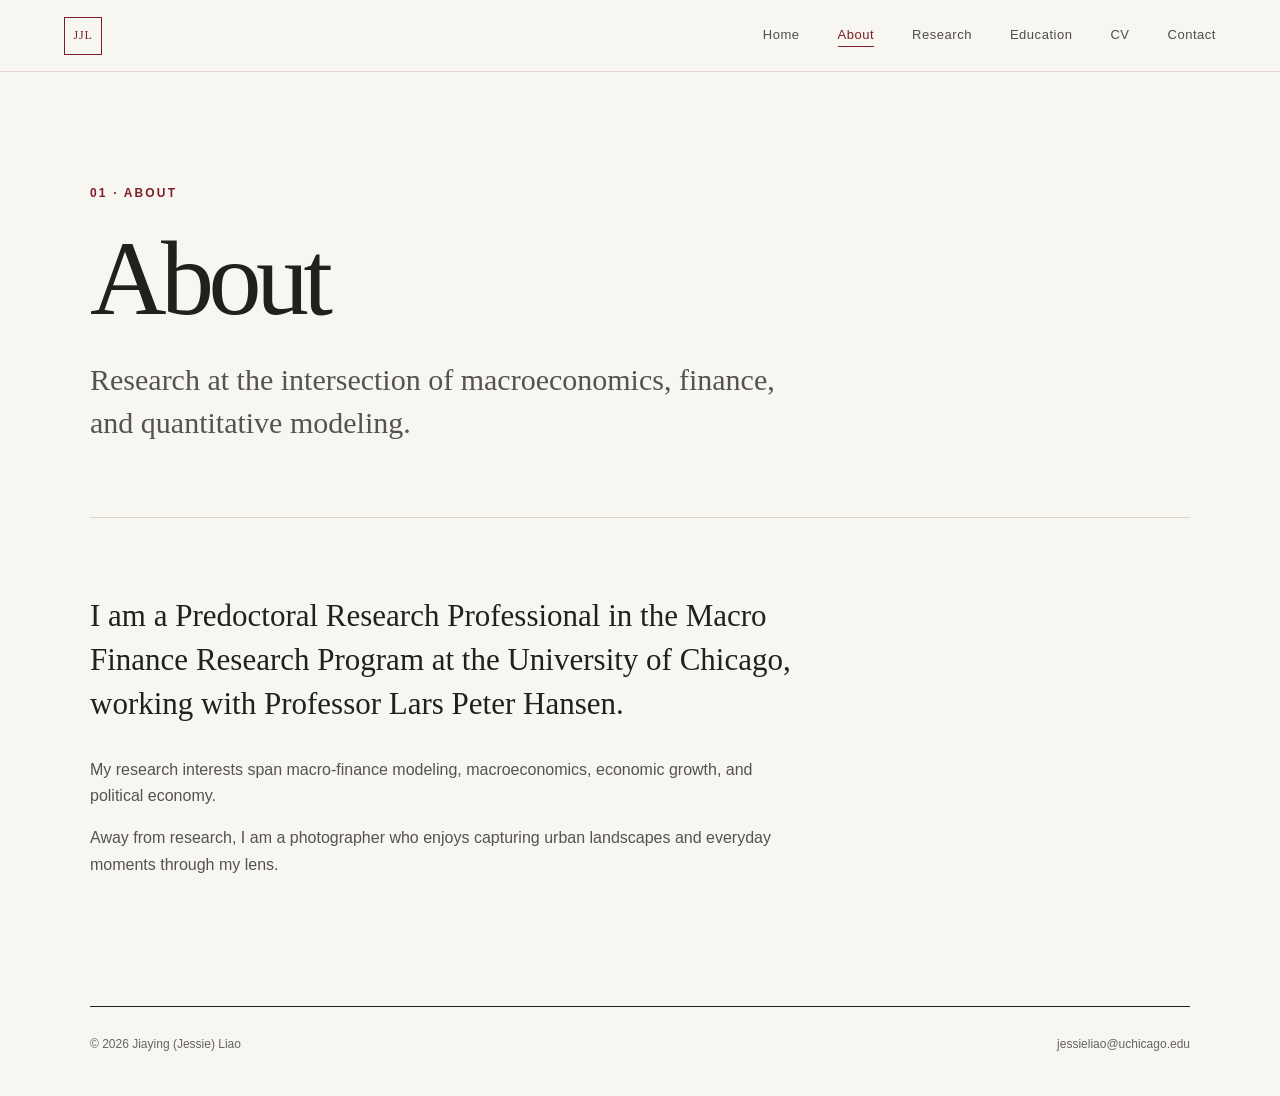
==== about.html @ ca5d060f "Add files via upload" ====
<!doctype html><html lang="en"><head><meta charset="utf-8"><meta name="viewport" content="width=device-width,initial-scale=1"><title>About | Jiaying (Jessie) Liao</title><link rel="stylesheet" href="style.css"></head><body><header class="site-header"><a class="wordmark" href="index.html">JJL</a><nav><a href="index.html">Home</a><a class="active" href="about.html">About</a><a href="research.html">Research</a><a href="education.html">Education</a><a href="cv.html">CV</a><a href="contact.html">Contact</a></nav></header><main class="page-shell"><section class="page-intro"><p class="eyebrow">01 · About</p><h1>About</h1><p class="page-deck">Research at the intersection of macroeconomics, finance, and quantitative modeling.</p></section><section class="page-content prose-copy"><p class="lead">I am a Predoctoral Research Professional in the Macro Finance Research Program at the University of Chicago, working with Professor Lars Peter Hansen.</p><p>My research interests span macro-finance modeling, macroeconomics, economic growth, and political economy.</p><p>Away from research, I am a photographer who enjoys capturing urban landscapes and everyday moments through my lens.</p></section><footer><p>© 2026 Jiaying (Jessie) Liao</p><a href="mailto:jessieliao@uchicago.edu">jessieliao@uchicago.edu</a></footer></main></body></html>
---- style.css ----
:root{--ink:#20201f;--muted:#66645f;--paper:#f8f6f1;--line:#d9d4ca;--accent:#7c1f28}*{box-sizing:border-box}html{scroll-behavior:smooth}body{margin:0;background:var(--paper);color:var(--ink);font-family:Arial,Helvetica,sans-serif;font-size:16px;line-height:1.65;-webkit-font-smoothing:antialiased}a{color:inherit;text-decoration:none}.site-header{position:sticky;top:0;z-index:20;display:flex;align-items:center;justify-content:space-between;min-height:72px;padding:0 5vw;border-bottom:1px solid rgba(124,31,40,.16);background:rgba(248,246,241,.92);backdrop-filter:blur(12px)}.wordmark{display:grid;width:38px;height:38px;place-items:center;border:1px solid var(--accent);color:var(--accent);font-family:Georgia,"Times New Roman",serif;font-size:12px;letter-spacing:.07em}nav{display:flex;gap:clamp(18px,3vw,38px);color:#4f4d48;font-size:13px;letter-spacing:.04em}nav a,footer a{border-bottom:1px solid transparent;transition:color .16s,border-color .16s}nav a:hover,nav a:focus-visible,nav a.active,footer a:hover,footer a:focus-visible{border-color:var(--accent);color:var(--accent)}.page-shell{width:min(1100px,90vw);margin:0 auto}.hero{display:flex;min-height:calc(92vh - 72px);flex-direction:column;justify-content:center;padding:90px 0 72px}.eyebrow{margin:0 0 24px;color:var(--accent);font-size:12px;font-weight:700;letter-spacing:.18em;text-transform:uppercase}h1,h2,p{margin-top:0}h1{max-width:940px;margin-bottom:30px;font-family:Georgia,"Times New Roman",serif;font-size:clamp(52px,8.5vw,106px);font-weight:400;letter-spacing:-.052em;line-height:.96}h1 span{color:var(--accent);font-style:italic}.role{max-width:700px;margin-bottom:6px;font-family:Georgia,"Times New Roman",serif;font-size:clamp(20px,2.5vw,28px);line-height:1.35}.affiliation{margin-bottom:32px;color:var(--muted);font-size:15px}.hero-links,.contact-links{display:flex;flex-wrap:wrap;gap:12px 24px;align-items:center}.hero-links a,.contact-links a{display:inline-flex;align-items:center;gap:5px;border-bottom:1px solid var(--ink);font-size:14px;font-weight:700}.hero-links a:hover,.contact-links a:hover{border-color:var(--accent);color:var(--accent)}.pending-link{color:#88857f;font-size:13px}.page-intro{padding:112px 0 72px;border-bottom:1px solid var(--line)}.page-intro h1{margin-bottom:28px}.page-deck{max-width:720px;margin-bottom:0;color:#55534e;font-family:Georgia,"Times New Roman",serif;font-size:clamp(21px,2.8vw,30px);line-height:1.45}.page-content{min-height:300px;max-width:820px;padding:76px 0 112px}.page-content h2{margin-bottom:30px;color:var(--accent);font-size:13px;letter-spacing:.12em;text-transform:uppercase}.prose-copy p{max-width:720px;color:#55534e}.prose-copy .lead{color:var(--ink);font-family:Georgia,"Times New Roman",serif;font-size:clamp(22px,3vw,31px);line-height:1.42}.research-list{display:grid;grid-template-columns:repeat(2,minmax(0,1fr));gap:0 28px;margin:0;padding:0;border-top:1px solid var(--line);list-style:none}.research-list li{padding:16px 0;border-bottom:1px solid var(--line);font-size:14px}.timeline article{position:relative;padding:0 0 36px 28px;border-left:1px solid var(--line)}.timeline article:before{position:absolute;top:7px;left:-4px;width:7px;height:7px;border-radius:50%;background:var(--accent);content:""}.timeline article:last-child{padding-bottom:0}.timeline p{margin-bottom:2px;font-size:14px}.timeline .degree{color:var(--ink);font-family:Georgia,"Times New Roman",serif;font-size:21px}.contact-grid{display:grid;align-items:start;gap:22px}.contact-grid a{width:fit-content}.contact-grid a span{color:var(--muted);font-weight:400}footer{display:flex;justify-content:space-between;padding:28px 0 40px;border-top:1px solid var(--ink);color:var(--muted);font-size:12px}footer p{margin-bottom:0}@media(max-width:680px){.site-header{min-height:64px;align-items:flex-start;flex-direction:column;gap:13px;padding-top:14px;padding-bottom:12px}nav{width:100%;gap:18px;overflow-x:auto;white-space:nowrap}.hero{min-height:auto;padding:86px 0 64px}h1{font-size:clamp(48px,15vw,70px)}.research-list{grid-template-columns:1fr}.page-intro{padding:76px 0 52px}.page-content{padding:56px 0 82px}footer{gap:18px}}@media(prefers-reduced-motion:reduce){html{scroll-behavior:auto}}
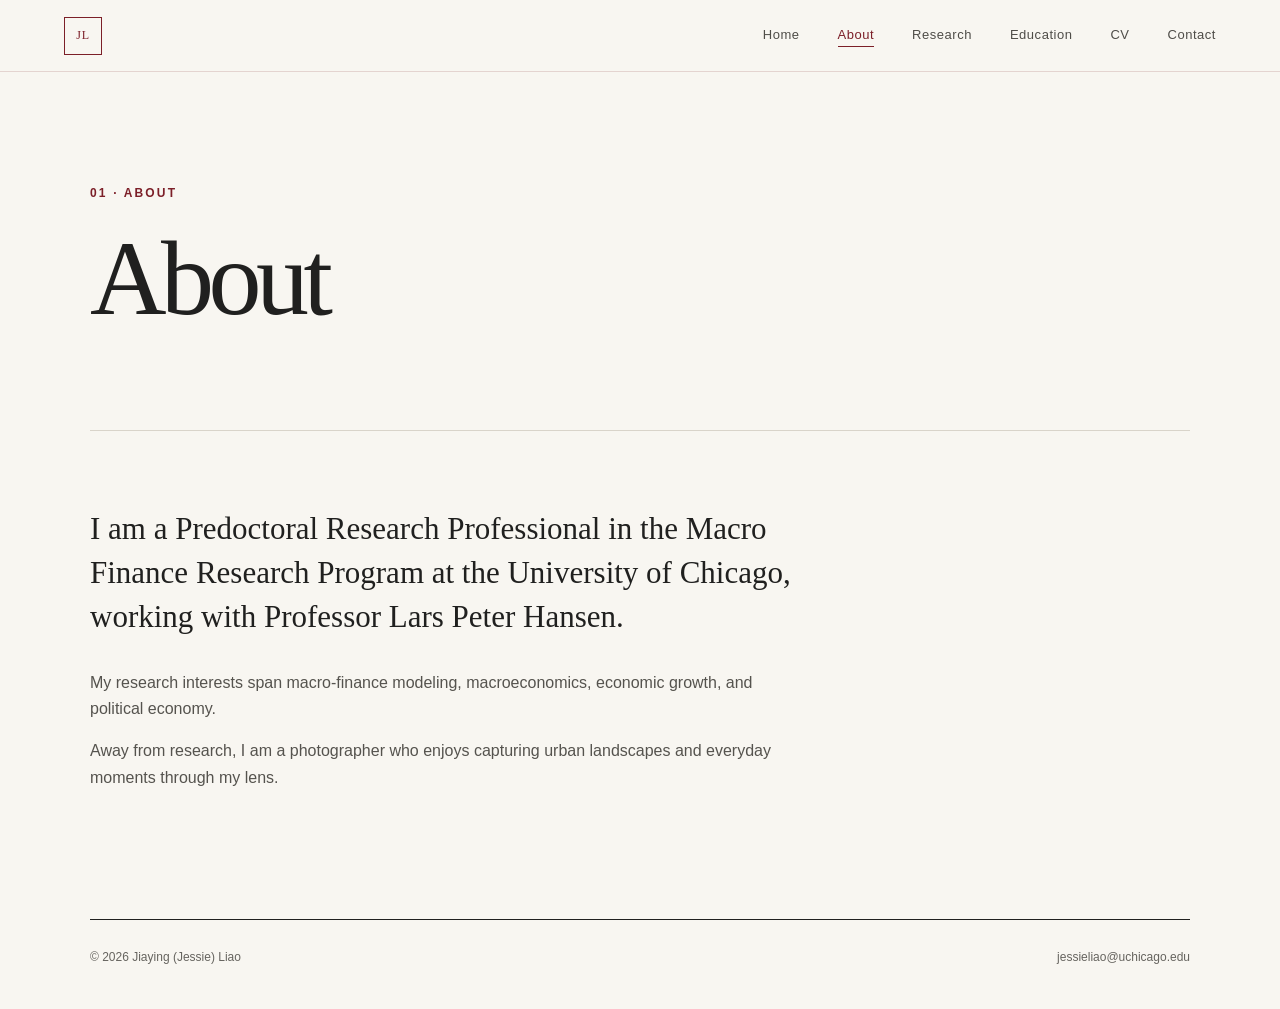
==== commit 39d4f001: "Update personal website" ====
--- a/about.html
+++ b/about.html
@@ -1 +1,54 @@
-<!doctype html><html lang="en"><head><meta charset="utf-8"><meta name="viewport" content="width=device-width,initial-scale=1"><title>About | Jiaying (Jessie) Liao</title><link rel="stylesheet" href="style.css"></head><body><header class="site-header"><a class="wordmark" href="index.html">JJL</a><nav><a href="index.html">Home</a><a class="active" href="about.html">About</a><a href="research.html">Research</a><a href="education.html">Education</a><a href="cv.html">CV</a><a href="contact.html">Contact</a></nav></header><main class="page-shell"><section class="page-intro"><p class="eyebrow">01 · About</p><h1>About</h1><p class="page-deck">Research at the intersection of macroeconomics, finance, and quantitative modeling.</p></section><section class="page-content prose-copy"><p class="lead">I am a Predoctoral Research Professional in the Macro Finance Research Program at the University of Chicago, working with Professor Lars Peter Hansen.</p><p>My research interests span macro-finance modeling, macroeconomics, economic growth, and political economy.</p><p>Away from research, I am a photographer who enjoys capturing urban landscapes and everyday moments through my lens.</p></section><footer><p>© 2026 Jiaying (Jessie) Liao</p><a href="mailto:jessieliao@uchicago.edu">jessieliao@uchicago.edu</a></footer></main></body></html>
+<!doctype html>
+<html lang="en">
+  <head>
+    <meta charset="utf-8">
+    <meta name="viewport" content="width=device-width, initial-scale=1">
+    <title>About | Jiaying (Jessie) Liao</title>
+    <link rel="stylesheet" href="style.css">
+  </head>
+
+  <body>
+    <header class="site-header">
+      <a class="wordmark" href="index.html">JL</a>
+
+      <nav aria-label="Primary navigation">
+        <a href="index.html">Home</a>
+        <a class="active" href="about.html" aria-current="page">About</a>
+        <a href="research.html">Research</a>
+        <a href="education.html">Education</a>
+        <a href="cv.html">CV</a>
+        <a href="contact.html">Contact</a>
+      </nav>
+    </header>
+
+    <main class="page-shell">
+      <section class="page-intro">
+        <p class="eyebrow">01 · About</p>
+        <h1>About</h1>
+      </section>
+
+      <section class="page-content prose-copy">
+        <p class="lead">
+          I am a Predoctoral Research Professional in the Macro Finance Research
+          Program at the University of Chicago, working with Professor Lars Peter
+          Hansen.
+        </p>
+        <p>
+          My research interests span macro-finance modeling, macroeconomics,
+          economic growth, and political economy.
+        </p>
+        <p>
+          Away from research, I am a photographer who enjoys capturing urban
+          landscapes and everyday moments through my lens.
+        </p>
+      </section>
+
+      <footer>
+        <p>© 2026 Jiaying (Jessie) Liao</p>
+        <a href="mailto:jessieliao@uchicago.edu">
+          jessieliao@uchicago.edu
+        </a>
+      </footer>
+    </main>
+  </body>
+</html>
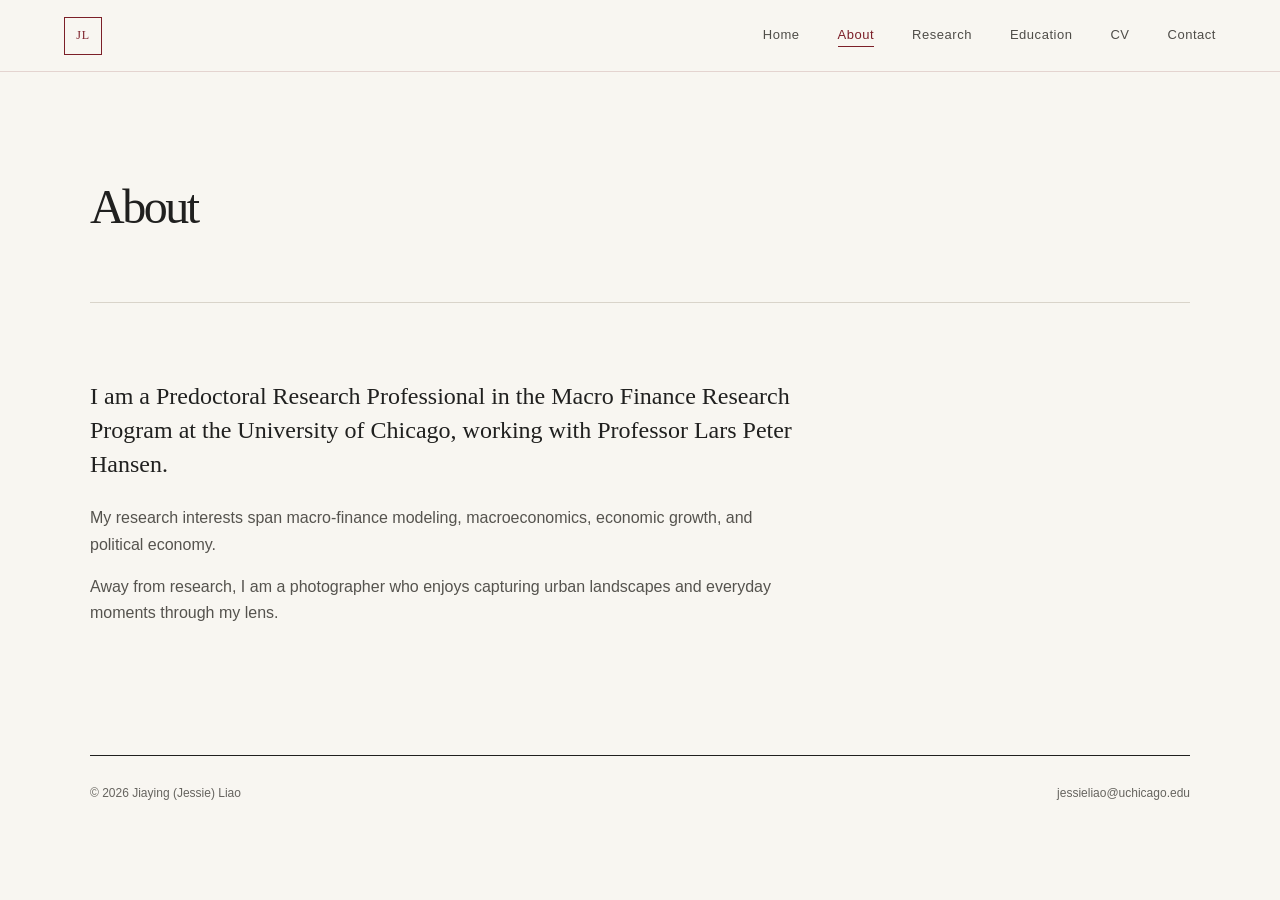
==== commit 683e8283: "pages style updates" ====
--- a/about.html
+++ b/about.html
@@ -23,7 +23,6 @@
 
     <main class="page-shell">
       <section class="page-intro">
-        <p class="eyebrow">01 · About</p>
         <h1>About</h1>
       </section>
 
--- a/style.css
+++ b/style.css
@@ -1 +1,335 @@
-:root{--ink:#20201f;--muted:#66645f;--paper:#f8f6f1;--line:#d9d4ca;--accent:#7c1f28}*{box-sizing:border-box}html{scroll-behavior:smooth}body{margin:0;background:var(--paper);color:var(--ink);font-family:Arial,Helvetica,sans-serif;font-size:16px;line-height:1.65;-webkit-font-smoothing:antialiased}a{color:inherit;text-decoration:none}.site-header{position:sticky;top:0;z-index:20;display:flex;align-items:center;justify-content:space-between;min-height:72px;padding:0 5vw;border-bottom:1px solid rgba(124,31,40,.16);background:rgba(248,246,241,.92);backdrop-filter:blur(12px)}.wordmark{display:grid;width:38px;height:38px;place-items:center;border:1px solid var(--accent);color:var(--accent);font-family:Georgia,"Times New Roman",serif;font-size:12px;letter-spacing:.07em}nav{display:flex;gap:clamp(18px,3vw,38px);color:#4f4d48;font-size:13px;letter-spacing:.04em}nav a,footer a{border-bottom:1px solid transparent;transition:color .16s,border-color .16s}nav a:hover,nav a:focus-visible,nav a.active,footer a:hover,footer a:focus-visible{border-color:var(--accent);color:var(--accent)}.page-shell{width:min(1100px,90vw);margin:0 auto}.hero{display:flex;min-height:calc(92vh - 72px);flex-direction:column;justify-content:center;padding:90px 0 72px}.eyebrow{margin:0 0 24px;color:var(--accent);font-size:12px;font-weight:700;letter-spacing:.18em;text-transform:uppercase}h1,h2,p{margin-top:0}h1{max-width:940px;margin-bottom:30px;font-family:Georgia,"Times New Roman",serif;font-size:clamp(52px,8.5vw,106px);font-weight:400;letter-spacing:-.052em;line-height:.96}h1 span{color:var(--accent);font-style:italic}.role{max-width:700px;margin-bottom:6px;font-family:Georgia,"Times New Roman",serif;font-size:clamp(20px,2.5vw,28px);line-height:1.35}.affiliation{margin-bottom:32px;color:var(--muted);font-size:15px}.hero-links,.contact-links{display:flex;flex-wrap:wrap;gap:12px 24px;align-items:center}.hero-links a,.contact-links a{display:inline-flex;align-items:center;gap:5px;border-bottom:1px solid var(--ink);font-size:14px;font-weight:700}.hero-links a:hover,.contact-links a:hover{border-color:var(--accent);color:var(--accent)}.pending-link{color:#88857f;font-size:13px}.page-intro{padding:112px 0 72px;border-bottom:1px solid var(--line)}.page-intro h1{margin-bottom:28px}.page-deck{max-width:720px;margin-bottom:0;color:#55534e;font-family:Georgia,"Times New Roman",serif;font-size:clamp(21px,2.8vw,30px);line-height:1.45}.page-content{min-height:300px;max-width:820px;padding:76px 0 112px}.page-content h2{margin-bottom:30px;color:var(--accent);font-size:13px;letter-spacing:.12em;text-transform:uppercase}.prose-copy p{max-width:720px;color:#55534e}.prose-copy .lead{color:var(--ink);font-family:Georgia,"Times New Roman",serif;font-size:clamp(22px,3vw,31px);line-height:1.42}.research-list{display:grid;grid-template-columns:repeat(2,minmax(0,1fr));gap:0 28px;margin:0;padding:0;border-top:1px solid var(--line);list-style:none}.research-list li{padding:16px 0;border-bottom:1px solid var(--line);font-size:14px}.timeline article{position:relative;padding:0 0 36px 28px;border-left:1px solid var(--line)}.timeline article:before{position:absolute;top:7px;left:-4px;width:7px;height:7px;border-radius:50%;background:var(--accent);content:""}.timeline article:last-child{padding-bottom:0}.timeline p{margin-bottom:2px;font-size:14px}.timeline .degree{color:var(--ink);font-family:Georgia,"Times New Roman",serif;font-size:21px}.contact-grid{display:grid;align-items:start;gap:22px}.contact-grid a{width:fit-content}.contact-grid a span{color:var(--muted);font-weight:400}footer{display:flex;justify-content:space-between;padding:28px 0 40px;border-top:1px solid var(--ink);color:var(--muted);font-size:12px}footer p{margin-bottom:0}@media(max-width:680px){.site-header{min-height:64px;align-items:flex-start;flex-direction:column;gap:13px;padding-top:14px;padding-bottom:12px}nav{width:100%;gap:18px;overflow-x:auto;white-space:nowrap}.hero{min-height:auto;padding:86px 0 64px}h1{font-size:clamp(48px,15vw,70px)}.research-list{grid-template-columns:1fr}.page-intro{padding:76px 0 52px}.page-content{padding:56px 0 82px}footer{gap:18px}}@media(prefers-reduced-motion:reduce){html{scroll-behavior:auto}}
+/* Design tokens */
+:root {
+  --color-ink: #20201f;
+  --color-muted: #66645f;
+  --color-paper: #f8f6f1;
+  --color-line: #d9d4ca;
+  --color-accent: #7c1f28;
+  --font-serif: Georgia, "Times New Roman", serif;
+}
+
+/* Base */
+* {
+  box-sizing: border-box;
+}
+
+html {
+  scroll-behavior: smooth;
+}
+
+body {
+  margin: 0;
+  background: var(--color-paper);
+  color: var(--color-ink);
+  font-family: Arial, Helvetica, sans-serif;
+  font-size: 16px;
+  line-height: 1.65;
+  -webkit-font-smoothing: antialiased;
+}
+
+a {
+  color: inherit;
+  text-decoration: none;
+}
+
+h1,
+h2,
+p {
+  margin-top: 0;
+}
+
+h1 {
+  max-width: 940px;
+  margin-bottom: 30px;
+  font-family: var(--font-serif);
+  font-size: clamp(28px, 4vw, 48px);
+  font-weight: 400;
+  letter-spacing: -0.052em;
+  line-height: 0.96;
+}
+
+h1 span {
+  color: var(--color-accent);
+}
+
+/* Site navigation */
+.site-header {
+  position: sticky;
+  top: 0;
+  z-index: 20;
+  display: flex;
+  align-items: center;
+  justify-content: space-between;
+  min-height: 72px;
+  padding: 0 5vw;
+  border-bottom: 1px solid rgba(124, 31, 40, 0.16);
+  background: rgba(248, 246, 241, 0.92);
+  backdrop-filter: blur(12px);
+}
+
+.wordmark {
+  display: grid;
+  width: 38px;
+  height: 38px;
+  place-items: center;
+  border: 1px solid var(--color-accent);
+  color: var(--color-accent);
+  font-family: var(--font-serif);
+  font-size: 12px;
+  letter-spacing: 0.07em;
+}
+
+nav {
+  display: flex;
+  gap: clamp(18px, 3vw, 38px);
+  color: #4f4d48;
+  font-size: 13px;
+  letter-spacing: 0.04em;
+}
+
+nav a,
+footer a {
+  border-bottom: 1px solid transparent;
+  transition:
+    color 0.16s,
+    border-color 0.16s;
+}
+
+nav a:hover,
+nav a:focus-visible,
+nav a.active,
+footer a:hover,
+footer a:focus-visible {
+  border-color: var(--color-accent);
+  color: var(--color-accent);
+}
+
+/* Shared page layout */
+.page-shell {
+  width: min(1100px, 90vw);
+  margin: 0 auto;
+}
+
+.eyebrow {
+  margin: 0 0 24px;
+  color: var(--color-accent);
+  font-size: 12px;
+  font-weight: 700;
+  letter-spacing: 0.18em;
+  text-transform: uppercase;
+}
+
+.page-intro {
+  padding: 112px 0 72px;
+  border-bottom: 1px solid var(--color-line);
+}
+
+.page-intro h1 {
+  margin-bottom: 0;
+}
+
+.page-content {
+  min-height: 300px;
+  max-width: 820px;
+  padding: 76px 0 112px;
+}
+
+.page-content h2 {
+  margin-bottom: 30px;
+  color: var(--color-accent);
+  font-size: 13px;
+  letter-spacing: 0.12em;
+  text-transform: uppercase;
+}
+
+/* Home page */
+.hero {
+  display: flex;
+  min-height: calc(92vh - 72px);
+  flex-direction: column;
+  justify-content: center;
+  padding: 90px 0 72px;
+}
+
+.role {
+  max-width: 700px;
+  margin-bottom: 6px;
+  font-family: var(--font-serif);
+  font-size: clamp(20px, 2.5vw, 28px);
+  line-height: 1.35;
+}
+
+.affiliation {
+  margin-bottom: 32px;
+  color: var(--color-muted);
+  font-size: 15px;
+}
+
+.hero-links,
+.contact-links {
+  display: flex;
+  flex-wrap: wrap;
+  gap: 12px 24px;
+  align-items: center;
+}
+
+.hero-links a,
+.contact-links a {
+  display: inline-flex;
+  align-items: center;
+  gap: 5px;
+  border-bottom: 1px solid var(--color-ink);
+  font-size: 14px;
+  font-weight: 700;
+}
+
+.hero-links a:hover,
+.contact-links a:hover {
+  border-color: var(--color-accent);
+  color: var(--color-accent);
+}
+
+/* Content types */
+.prose-copy p {
+  max-width: 720px;
+  color: #55534e;
+}
+
+.prose-copy .lead {
+  color: var(--color-ink);
+  font-family: var(--font-serif);
+  font-size: clamp(18px, 2vw, 24px);
+  line-height: 1.42;
+}
+
+.research-list {
+  display: grid;
+  grid-template-columns: repeat(2, minmax(0, 1fr));
+  gap: 0 28px;
+  margin: 0;
+  padding: 0;
+  border-top: 1px solid var(--color-line);
+  list-style: none;
+}
+
+.research-list li {
+  padding: 16px 0;
+  border-bottom: 1px solid var(--color-line);
+  font-size: 14px;
+}
+
+.timeline article {
+  position: relative;
+  padding: 0 0 36px 28px;
+  border-left: 1px solid var(--color-line);
+}
+
+.timeline article::before {
+  position: absolute;
+  top: 7px;
+  left: -4px;
+  width: 7px;
+  height: 7px;
+  border-radius: 50%;
+  background: var(--color-accent);
+  content: "";
+}
+
+.timeline article:last-child {
+  padding-bottom: 0;
+}
+
+.timeline p {
+  margin-bottom: 2px;
+  font-size: 14px;
+}
+
+.timeline .degree {
+  color: var(--color-ink);
+  font-family: var(--font-serif);
+  font-size: 21px;
+}
+
+.contact-grid {
+  display: grid;
+  align-items: start;
+  gap: 22px;
+}
+
+.contact-grid a {
+  width: fit-content;
+}
+
+.contact-grid a span {
+  color: var(--color-muted);
+  font-weight: 400;
+}
+
+.pending-link {
+  color: #88857f;
+  font-size: 13px;
+}
+
+/* Footer */
+footer {
+  display: flex;
+  justify-content: space-between;
+  padding: 28px 0 40px;
+  border-top: 1px solid var(--color-ink);
+  color: var(--color-muted);
+  font-size: 12px;
+}
+
+footer p {
+  margin-bottom: 0;
+}
+
+/* Responsive layout */
+@media (max-width: 680px) {
+  .site-header {
+    min-height: 64px;
+    align-items: flex-start;
+    flex-direction: column;
+    gap: 13px;
+    padding-top: 14px;
+    padding-bottom: 12px;
+  }
+
+  nav {
+    width: 100%;
+    gap: 18px;
+    overflow-x: auto;
+    white-space: nowrap;
+  }
+
+  .hero {
+    min-height: auto;
+    padding: 86px 0 64px;
+  }
+
+  h1 {
+    font-size: clamp(28px, 8vw, 36px);
+  }
+
+  .research-list {
+    grid-template-columns: 1fr;
+  }
+
+  .page-intro {
+    padding: 76px 0 52px;
+  }
+
+  .page-content {
+    padding: 56px 0 82px;
+  }
+
+  footer {
+    gap: 18px;
+  }
+}
+
+@media (prefers-reduced-motion: reduce) {
+  html {
+    scroll-behavior: auto;
+  }
+}
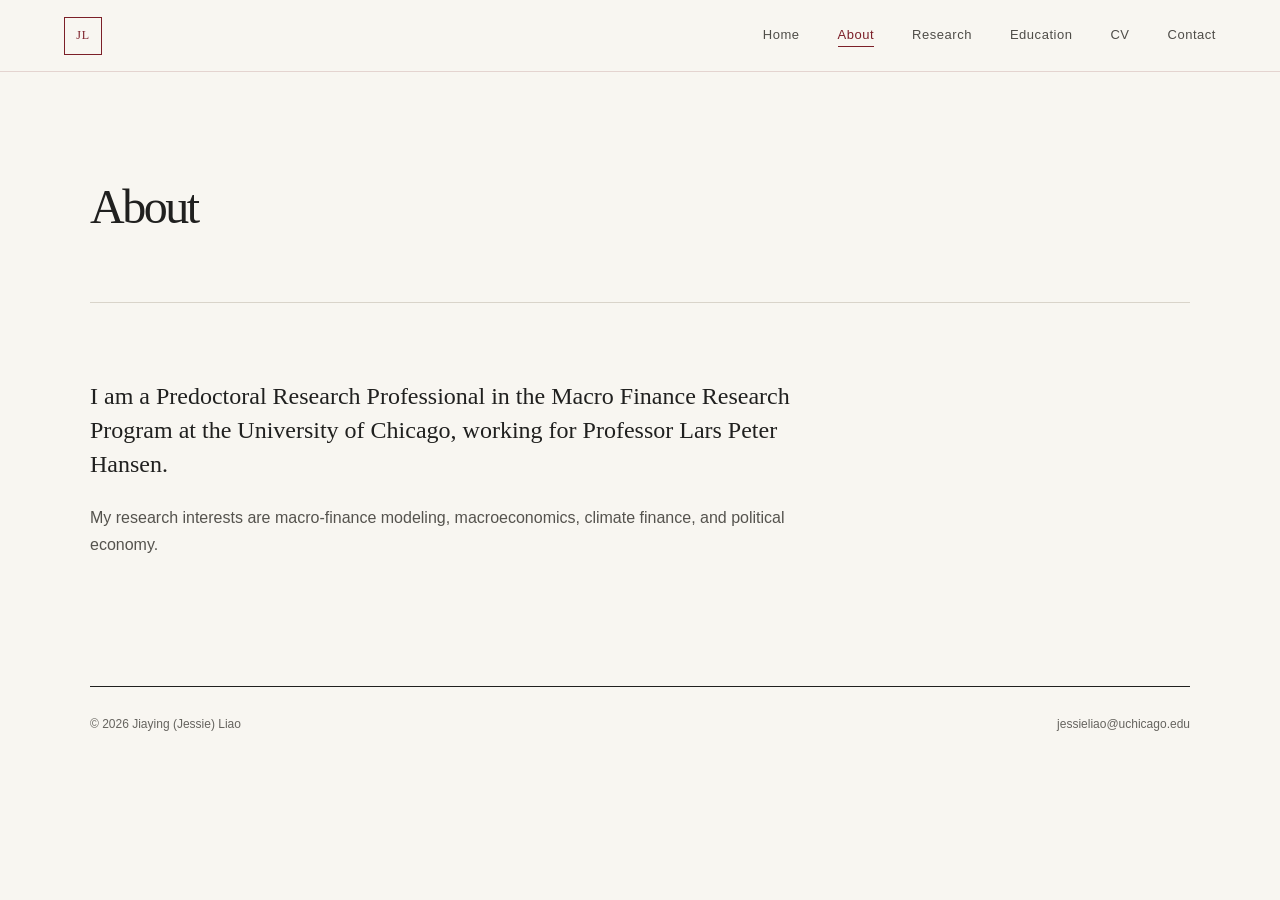
==== commit 44684b09: "pages style updates" ====
--- a/about.html
+++ b/about.html
@@ -29,16 +29,12 @@
       <section class="page-content prose-copy">
         <p class="lead">
           I am a Predoctoral Research Professional in the Macro Finance Research
-          Program at the University of Chicago, working with Professor Lars Peter
+          Program at the University of Chicago, working for Professor Lars Peter
           Hansen.
         </p>
         <p>
-          My research interests span macro-finance modeling, macroeconomics,
-          economic growth, and political economy.
-        </p>
-        <p>
-          Away from research, I am a photographer who enjoys capturing urban
-          landscapes and everyday moments through my lens.
+          My research interests are macro-finance modeling, macroeconomics,
+          climate finance, and political economy.
         </p>
       </section>
 
